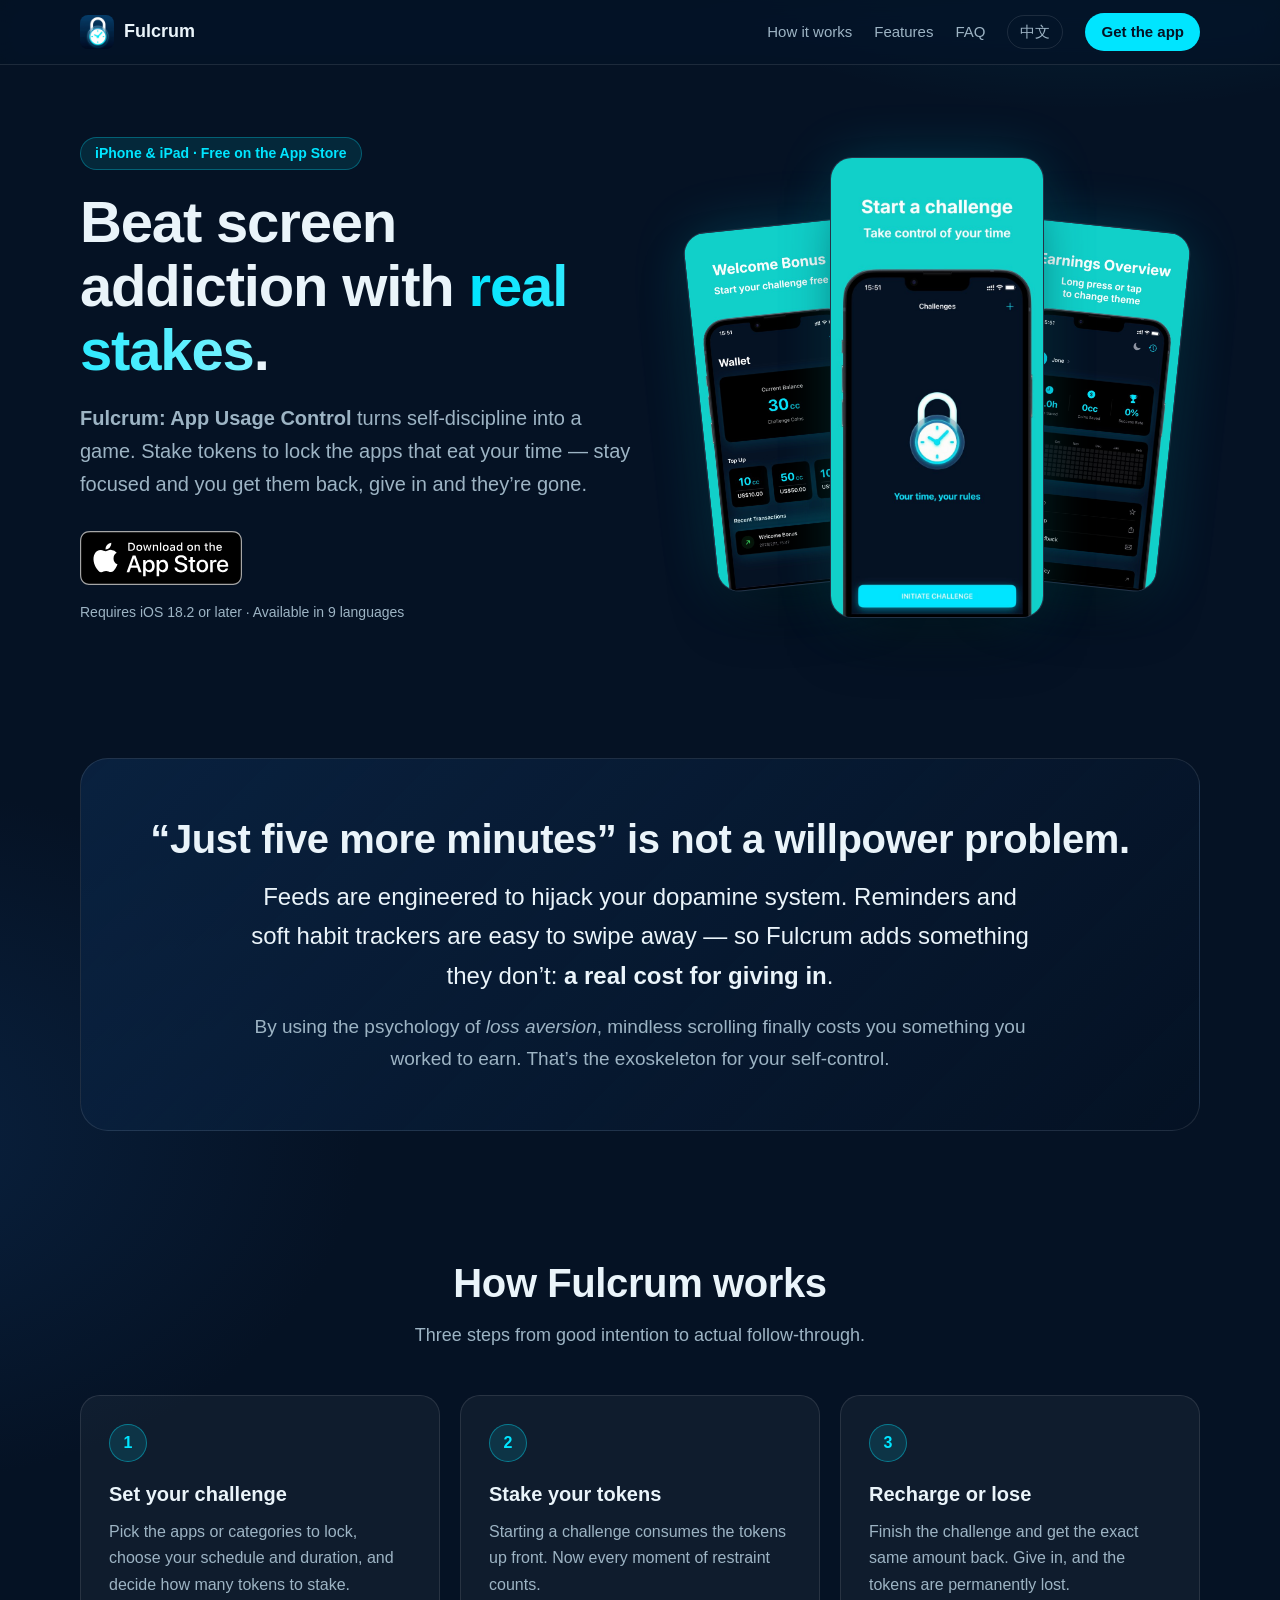
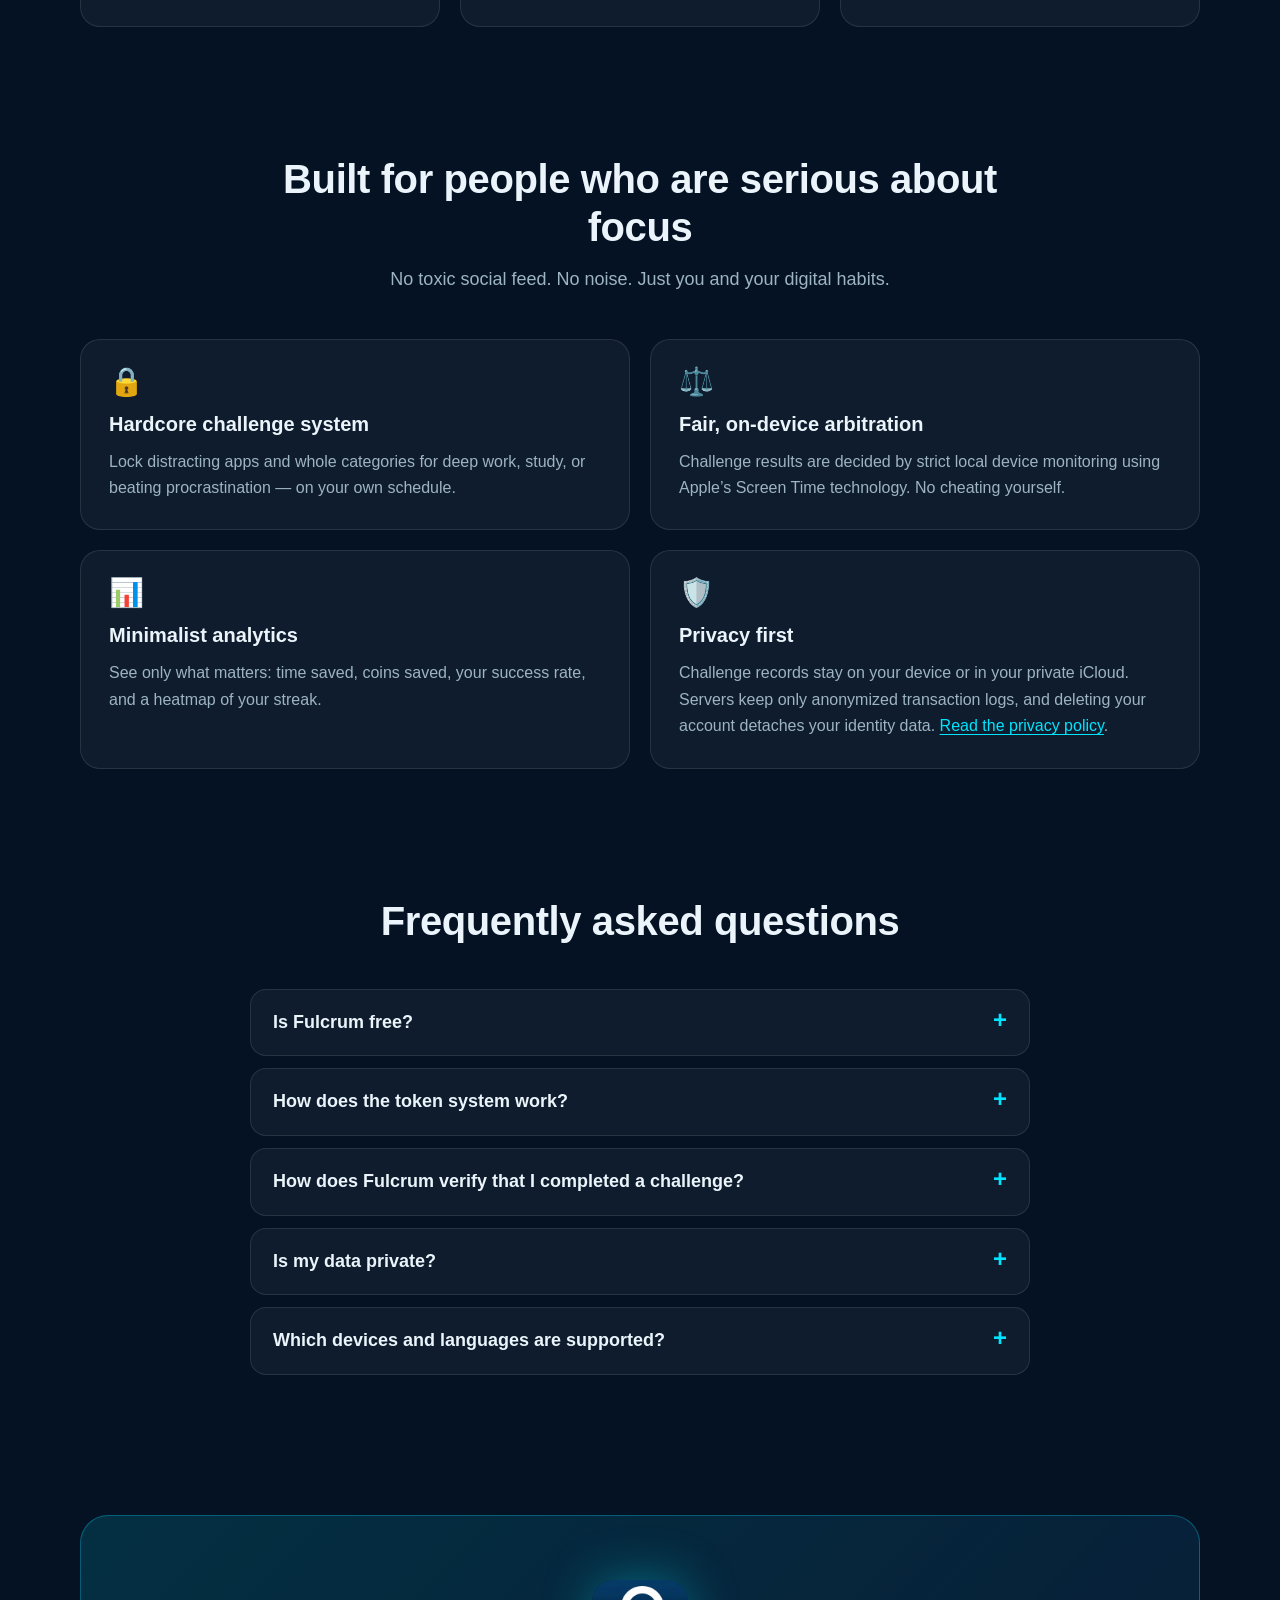
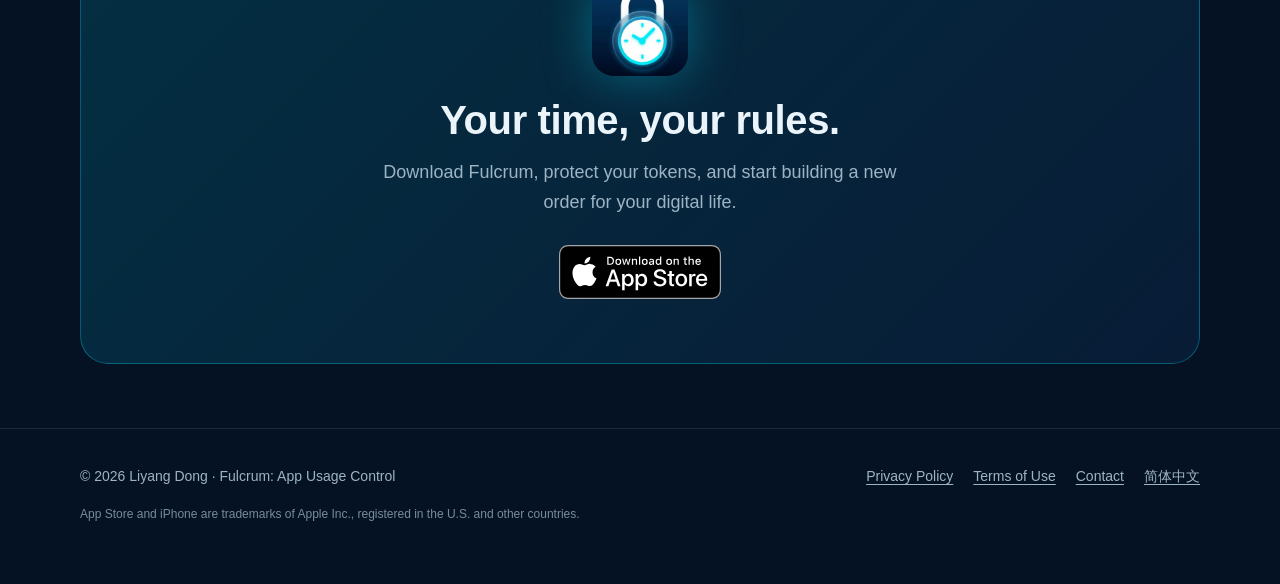
==== index.html @ 0c9c8275 "Update from https://github.com/HanYu-O/AppLimit/commit/65a8d8a22ba18b634d872456c0f479a492f5ca6c" ====
<!DOCTYPE html>
<html lang="en">

<head>
    <meta charset="UTF-8">
    <meta name="viewport" content="width=device-width, initial-scale=1">
    <title>Fulcrum: App Usage Control – Screen Time Challenge App for iPhone</title>
    <meta name="description" content="Fulcrum is a gamified anti-addiction app for iPhone. Stake tokens to lock distracting apps, win them back when you stay focused. Free on the App Store.">
    <meta name="keywords" content="app usage control, screen time, app blocker, digital addiction, focus app, phone addiction, loss aversion, iPhone, Fulcrum">
    <meta name="author" content="Liyang Dong">
    <meta name="robots" content="index, follow, max-image-preview:large">
    <meta name="theme-color" content="#051224">
    <meta name="apple-itunes-app" content="app-id=6755647660">

    <link rel="canonical" href="https://fulcrum.hanyu.technology/">
    <link rel="alternate" hreflang="en" href="https://fulcrum.hanyu.technology/">
    <link rel="alternate" hreflang="zh-Hans" href="https://fulcrum.hanyu.technology/zh/">
    <link rel="alternate" hreflang="x-default" href="https://fulcrum.hanyu.technology/">

    <link rel="icon" type="image/png" sizes="32x32" href="assets/favicon-32.png">
    <link rel="apple-touch-icon" href="assets/apple-touch-icon.png">

    <meta property="og:type" content="website">
    <meta property="og:site_name" content="Fulcrum">
    <meta property="og:title" content="Fulcrum: App Usage Control – Your time, your rules">
    <meta property="og:description" content="Stake tokens, lock distracting apps, and win them back by staying focused. A gamified screen-time challenge app for iPhone.">
    <meta property="og:url" content="https://fulcrum.hanyu.technology/">
    <meta property="og:image" content="https://fulcrum.hanyu.technology/assets/og-image.png">
    <meta property="og:image:width" content="1200">
    <meta property="og:image:height" content="630">
    <meta property="og:image:alt" content="Fulcrum: App Usage Control app icon and screenshots">
    <meta property="og:locale" content="en_US">
    <meta property="og:locale:alternate" content="zh_CN">
    <meta name="twitter:card" content="summary_large_image">
    <meta name="twitter:title" content="Fulcrum: App Usage Control – Your time, your rules">
    <meta name="twitter:description" content="Stake tokens, lock distracting apps, and win them back by staying focused.">
    <meta name="twitter:image" content="https://fulcrum.hanyu.technology/assets/og-image.png">

    <link rel="preload" as="image" href="assets/screenshot-1.jpg">
    <link rel="stylesheet" href="assets/style.css">

    <script type="application/ld+json">
    {
      "@context": "https://schema.org",
      "@graph": [
        {
          "@type": "SoftwareApplication",
          "@id": "https://fulcrum.hanyu.technology/#app",
          "name": "Fulcrum: App Usage Control",
          "alternateName": "Fulcrum",
          "description": "A gamified anti-addiction app for iPhone and iPad. Stake tokens to start a focus challenge and lock distracting apps; succeed and the tokens are returned, fail and they are lost.",
          "applicationCategory": "UtilitiesApplication",
          "operatingSystem": "iOS 18.2 or later",
          "inLanguage": ["en", "zh-Hans", "zh-Hant", "ja", "fr", "es", "de", "pt-BR", "ar"],
          "url": "https://fulcrum.hanyu.technology/",
          "downloadUrl": "https://apps.apple.com/app/id6755647660",
          "installUrl": "https://apps.apple.com/app/id6755647660",
          "image": "https://fulcrum.hanyu.technology/assets/icon-512.png",
          "screenshot": [
            "https://fulcrum.hanyu.technology/assets/screenshot-1.jpg",
            "https://fulcrum.hanyu.technology/assets/screenshot-2.jpg",
            "https://fulcrum.hanyu.technology/assets/screenshot-3.jpg"
          ],
          "offers": { "@type": "Offer", "price": "0", "priceCurrency": "USD" },
          "author": { "@type": "Person", "name": "Liyang Dong" }
        },
        {
          "@type": "WebSite",
          "@id": "https://fulcrum.hanyu.technology/#website",
          "name": "Fulcrum: App Usage Control",
          "url": "https://fulcrum.hanyu.technology/",
          "inLanguage": "en"
        },
        {
          "@type": "FAQPage",
          "mainEntity": [
            {
              "@type": "Question",
              "name": "Is Fulcrum free?",
              "acceptedAnswer": { "@type": "Answer", "text": "Fulcrum is free to download and new users receive a welcome bonus of Challenge Coins to start their first challenge. Additional Challenge Coins are available as optional in-app purchases." }
            },
            {
              "@type": "Question",
              "name": "How does the token system work?",
              "acceptedAnswer": { "@type": "Answer", "text": "To start a challenge you pre-consume a number of tokens (Challenge Coins). If you stay within your rules until the challenge ends, you receive exactly the same amount back. If you give in and open the locked apps, the consumed tokens are permanently lost." }
            },
            {
              "@type": "Question",
              "name": "How does Fulcrum verify that I completed a challenge?",
              "acceptedAnswer": { "@type": "Answer", "text": "Fulcrum monitors the apps and categories you selected locally on your device using Apple's Screen Time technology, so the result of every challenge is determined on-device." }
            },
            {
              "@type": "Question",
              "name": "Is my data private?",
              "acceptedAnswer": { "@type": "Answer", "text": "Yes. Challenge records are stored on your device or in your private iCloud. Cloud servers only keep anonymized transaction logs for accounting, and if you delete your account your identity data is permanently detached." }
            },
            {
              "@type": "Question",
              "name": "Which devices and languages are supported?",
              "acceptedAnswer": { "@type": "Answer", "text": "Fulcrum requires iOS 18.2 or later and runs on iPhone and iPad. It is available in English, Simplified Chinese, Traditional Chinese, Japanese, French, Spanish, German, Brazilian Portuguese and Arabic." }
            }
          ]
        }
      ]
    }
    </script>
</head>

<body>
    <a class="skip-link" href="#main">Skip to content</a>

    <header class="site-header">
        <div class="container nav">
            <a class="brand" href="./" aria-label="Fulcrum home">
                <img src="assets/apple-touch-icon.png" alt="" width="34" height="34">
                Fulcrum
            </a>
            <nav class="nav-links" aria-label="Main">
                <a class="hide-sm" href="#how-it-works">How it works</a>
                <a class="hide-sm" href="#features">Features</a>
                <a class="hide-sm" href="#faq">FAQ</a>
                <a class="lang-switch" href="zh/" hreflang="zh-Hans" lang="zh-Hans">中文</a>
                <a class="btn-small" href="https://apps.apple.com/app/id6755647660">Get the app</a>
            </nav>
        </div>
    </header>

    <main id="main">
        <!-- Hero -->
        <div class="hero">
            <div class="container hero-grid">
                <div>
                    <p class="eyebrow">iPhone &amp; iPad · Free on the App Store</p>
                    <h1>Beat screen addiction with <span class="accent">real stakes</span>.</h1>
                    <p class="lead">
                        <strong>Fulcrum: App Usage Control</strong> turns self-discipline into a game. Stake tokens to lock
                        the apps that eat your time &mdash; stay focused and you get them back, give in and they&rsquo;re gone.
                    </p>
                    <div class="cta-row">
                        <a class="badge-link" href="https://apps.apple.com/app/id6755647660">
                            <img src="assets/appstore-badge-en.svg" alt="Download on the App Store" width="162" height="54">
                        </a>
                    </div>
                    <p class="meta-line">Requires iOS 18.2 or later · Available in 9 languages</p>
                </div>

                <div class="phones" aria-label="Fulcrum app screenshots">
                    <img class="phone left" src="assets/screenshot-2.jpg" alt="Fulcrum wallet screen showing Challenge Coins balance and welcome bonus" width="600" height="1298">
                    <img class="phone center" src="assets/screenshot-1.jpg" alt="Fulcrum challenge screen with the Initiate Challenge button" width="600" height="1298">
                    <img class="phone right" src="assets/screenshot-3.jpg" alt="Fulcrum earnings overview with time saved, coins saved and success rate" width="600" height="1298">
                </div>
            </div>
        </div>

        <!-- Problem statement -->
        <section aria-labelledby="why">
            <div class="container">
                <div class="statement">
                    <h2 id="why">&ldquo;Just five more minutes&rdquo; is not a willpower problem.</h2>
                    <p>
                        Feeds are engineered to hijack your dopamine system. Reminders and soft habit trackers are easy to
                        swipe away &mdash; so Fulcrum adds something they don&rsquo;t: <strong>a real cost for giving in</strong>.
                    </p>
                    <p>
                        By using the psychology of <em>loss aversion</em>, mindless scrolling finally costs you something
                        you worked to earn. That&rsquo;s the exoskeleton for your self-control.
                    </p>
                </div>
            </div>
        </section>

        <!-- How it works -->
        <section id="how-it-works" aria-labelledby="how-title">
            <div class="container">
                <div class="section-head">
                    <h2 id="how-title">How Fulcrum works</h2>
                    <p>Three steps from good intention to actual follow-through.</p>
                </div>
                <div class="grid grid-3">
                    <article class="card">
                        <div class="step-num" aria-hidden="true">1</div>
                        <h3>Set your challenge</h3>
                        <p>Pick the apps or categories to lock, choose your schedule and duration, and decide how many tokens to stake.</p>
                    </article>
                    <article class="card">
                        <div class="step-num" aria-hidden="true">2</div>
                        <h3>Stake your tokens</h3>
                        <p>Starting a challenge consumes the tokens up front. Now every moment of restraint counts.</p>
                    </article>
                    <article class="card">
                        <div class="step-num" aria-hidden="true">3</div>
                        <h3>Recharge or lose</h3>
                        <p>Finish the challenge and get the exact same amount back. Give in, and the tokens are permanently lost.</p>
                    </article>
                </div>
            </div>
        </section>

        <!-- Features -->
        <section id="features" aria-labelledby="features-title">
            <div class="container">
                <div class="section-head">
                    <h2 id="features-title">Built for people who are serious about focus</h2>
                    <p>No toxic social feed. No noise. Just you and your digital habits.</p>
                </div>
                <div class="grid grid-2">
                    <article class="card">
                        <div class="feature-icon" aria-hidden="true">🔒</div>
                        <h3>Hardcore challenge system</h3>
                        <p>Lock distracting apps and whole categories for deep work, study, or beating procrastination &mdash; on your own schedule.</p>
                    </article>
                    <article class="card">
                        <div class="feature-icon" aria-hidden="true">⚖️</div>
                        <h3>Fair, on-device arbitration</h3>
                        <p>Challenge results are decided by strict local device monitoring using Apple&rsquo;s Screen Time technology. No cheating yourself.</p>
                    </article>
                    <article class="card">
                        <div class="feature-icon" aria-hidden="true">📊</div>
                        <h3>Minimalist analytics</h3>
                        <p>See only what matters: time saved, coins saved, your success rate, and a heatmap of your streak.</p>
                    </article>
                    <article class="card">
                        <div class="feature-icon" aria-hidden="true">🛡️</div>
                        <h3>Privacy first</h3>
                        <p>Challenge records stay on your device or in your private iCloud. Servers keep only anonymized transaction logs, and deleting your account detaches your identity data. <a href="Privacy%20Policy.html">Read the privacy policy</a>.</p>
                    </article>
                </div>
            </div>
        </section>

        <!-- FAQ -->
        <section id="faq" aria-labelledby="faq-title">
            <div class="container">
                <div class="section-head">
                    <h2 id="faq-title">Frequently asked questions</h2>
                </div>
                <div class="faq">
                    <details>
                        <summary>Is Fulcrum free?</summary>
                        <p>Fulcrum is free to download, and new users receive a welcome bonus of Challenge Coins to start their first challenge. Additional Challenge Coins are available as optional in-app purchases.</p>
                    </details>
                    <details>
                        <summary>How does the token system work?</summary>
                        <p>To start a challenge you pre-consume a number of tokens (Challenge Coins). If you stay within your rules until the challenge ends, you receive exactly the same amount back. If you give in and open the locked apps, the consumed tokens are permanently lost.</p>
                    </details>
                    <details>
                        <summary>How does Fulcrum verify that I completed a challenge?</summary>
                        <p>Fulcrum monitors the apps and categories you selected locally on your device using Apple&rsquo;s Screen Time technology, so the result of every challenge is determined on-device.</p>
                    </details>
                    <details>
                        <summary>Is my data private?</summary>
                        <p>Yes. Challenge records are stored on your device or in your private iCloud. Cloud servers only keep anonymized transaction logs for accounting, and if you delete your account your identity data is permanently detached.</p>
                    </details>
                    <details>
                        <summary>Which devices and languages are supported?</summary>
                        <p>Fulcrum requires iOS 18.2 or later and runs on iPhone and iPad. It&rsquo;s available in English, Simplified Chinese, Traditional Chinese, Japanese, French, Spanish, German, Brazilian Portuguese and Arabic.</p>
                    </details>
                </div>
            </div>
        </section>

        <!-- Final CTA -->
        <section class="final-cta" aria-labelledby="cta-title">
            <div class="container">
                <div class="box">
                    <img class="app-icon" src="assets/icon-512.png" alt="Fulcrum app icon" width="96" height="96" loading="lazy">
                    <h2 id="cta-title">Your time, your rules.</h2>
                    <p>Download Fulcrum, protect your tokens, and start building a new order for your digital life.</p>
                    <div class="cta-row">
                        <a class="badge-link" href="https://apps.apple.com/app/id6755647660">
                            <img src="assets/appstore-badge-en.svg" alt="Download on the App Store" width="162" height="54" loading="lazy">
                        </a>
                    </div>
                </div>
            </div>
        </section>
    </main>

    <footer class="site-footer">
        <div class="container">
            <div class="footer-inner">
                <div>&copy; 2026 Liyang Dong · Fulcrum: App Usage Control</div>
                <nav class="footer-links" aria-label="Footer">
                    <a href="Privacy%20Policy.html">Privacy Policy</a>
                    <a href="Terms%20%26%20Conditions.html">Terms of Use</a>
                    <a href="mailto:hanyu0929@gmail.com">Contact</a>
                    <a href="zh/" hreflang="zh-Hans" lang="zh-Hans">简体中文</a>
                </nav>
            </div>
            <p class="disclaimer">App Store and iPhone are trademarks of Apple Inc., registered in the U.S. and other countries.</p>
        </div>
    </footer>
</body>

</html>
---- assets/style.css ----
/* Fulcrum 宣传页样式 — 主题色取自 App 内 AppTheme (#00E5FF / #051224 / #0A2342) */
:root {
    --cyan: #00e5ff;
    --cyan-soft: #5fb8c9;
    --navy: #051224;
    --deep: #0a2342;
    --card: rgba(255, 255, 255, 0.045);
    --card-border: rgba(255, 255, 255, 0.1);
    --text: #eaf4fa;
    --muted: #9db4c4;
    --radius: 20px;
    --max: 1120px;
}

*,
*::before,
*::after {
    box-sizing: border-box;
}

html {
    scroll-behavior: smooth;
    -webkit-text-size-adjust: 100%;
}

body {
    margin: 0;
    font-family: -apple-system, BlinkMacSystemFont, "SF Pro Text", "Segoe UI", "PingFang SC", "Hiragino Sans GB",
        "Microsoft YaHei", Roboto, Helvetica, Arial, sans-serif;
    line-height: 1.65;
    color: var(--text);
    background: var(--navy);
    background-image:
        radial-gradient(900px 500px at 85% -5%, rgba(0, 229, 255, 0.16), transparent 60%),
        radial-gradient(700px 500px at -10% 30%, rgba(10, 35, 66, 0.9), transparent 70%);
    background-repeat: no-repeat;
}

img {
    max-width: 100%;
    height: auto;
    display: block;
}

a {
    color: var(--cyan);
    text-underline-offset: 3px;
}

a:focus-visible,
button:focus-visible {
    outline: 3px solid var(--cyan);
    outline-offset: 3px;
    border-radius: 8px;
}

.container {
    width: min(100% - 40px, var(--max));
    margin-inline: auto;
}

.skip-link {
    position: absolute;
    left: -999px;
    top: 8px;
    background: var(--cyan);
    color: var(--navy);
    padding: 8px 14px;
    border-radius: 8px;
    z-index: 100;
}

.skip-link:focus {
    left: 8px;
}

/* ---------- Header ---------- */
.site-header {
    position: sticky;
    top: 0;
    z-index: 50;
    background: rgba(5, 18, 36, 0.78);
    backdrop-filter: saturate(160%) blur(14px);
    -webkit-backdrop-filter: saturate(160%) blur(14px);
    border-bottom: 1px solid var(--card-border);
}

.nav {
    display: flex;
    align-items: center;
    justify-content: space-between;
    gap: 16px;
    min-height: 64px;
}

.brand {
    display: flex;
    align-items: center;
    gap: 10px;
    color: var(--text);
    font-weight: 700;
    font-size: 18px;
    text-decoration: none;
}

.brand img {
    width: 34px;
    height: 34px;
    border-radius: 8px;
}

.nav-links {
    display: flex;
    align-items: center;
    gap: 22px;
}

.nav-links a {
    color: var(--muted);
    text-decoration: none;
    font-size: 15px;
}

.nav-links a:hover {
    color: var(--text);
}

.lang-switch {
    border: 1px solid var(--card-border);
    border-radius: 999px;
    padding: 4px 12px;
}

.btn-small {
    background: var(--cyan);
    color: var(--navy) !important;
    font-weight: 700;
    padding: 7px 16px;
    border-radius: 999px;
}

@media (max-width: 760px) {
    .nav-links .hide-sm {
        display: none;
    }
}

/* ---------- Hero ---------- */
.hero {
    padding: 72px 0 56px;
}

.hero-grid {
    display: grid;
    grid-template-columns: 1.05fr 1fr;
    align-items: center;
    gap: 40px;
}

.eyebrow {
    display: inline-block;
    color: var(--cyan);
    background: rgba(0, 229, 255, 0.1);
    border: 1px solid rgba(0, 229, 255, 0.3);
    border-radius: 999px;
    padding: 4px 14px;
    font-size: 14px;
    font-weight: 600;
    margin: 0 0 20px;
}

h1 {
    font-size: clamp(34px, 5.2vw, 58px);
    line-height: 1.1;
    letter-spacing: -0.02em;
    margin: 0 0 20px;
}

h1 .accent {
    background: linear-gradient(90deg, var(--cyan), #7df3ff);
    -webkit-background-clip: text;
    background-clip: text;
    color: transparent;
}

.lead {
    font-size: clamp(17px, 2vw, 20px);
    color: var(--muted);
    margin: 0 0 30px;
    max-width: 34em;
}

.cta-row {
    display: flex;
    flex-wrap: wrap;
    align-items: center;
    gap: 18px;
}

.badge-link {
    display: inline-block;
    line-height: 0;
    transition: transform 0.2s ease;
}

.badge-link:hover {
    transform: translateY(-2px);
}

.badge-link img {
    height: 54px;
    width: auto;
}

.meta-line {
    color: var(--muted);
    font-size: 14px;
    margin-top: 16px;
}

/* 三张截图扇形排列 */
.phones {
    display: flex;
    justify-content: center;
    align-items: center;
    padding: 20px 0;
}

.hero-grid > * {
    min-width: 0;
}

.phone {
    border-radius: 22px;
    border: 1px solid var(--card-border);
    box-shadow: 0 30px 60px -20px rgba(0, 0, 0, 0.7), 0 0 60px -10px rgba(0, 229, 255, 0.25);
    width: min(26vw, 168px);
    background: #0b1c33;
}

.phone.center {
    width: min(34vw, 214px);
    z-index: 2;
}

.phone.left {
    transform: rotate(-6deg) translateY(18px);
    margin-right: -36px;
}

.phone.right {
    transform: rotate(6deg) translateY(18px);
    margin-left: -36px;
}

@media (max-width: 860px) {
    .hero {
        padding-top: 44px;
    }
    .hero-grid {
        grid-template-columns: 1fr;
    }
    .phones {
        order: 2;
    }
}

/* ---------- Sections ---------- */
section {
    padding: 64px 0;
}

.section-head {
    text-align: center;
    max-width: 720px;
    margin: 0 auto 44px;
}

h2 {
    font-size: clamp(28px, 3.8vw, 40px);
    line-height: 1.2;
    letter-spacing: -0.01em;
    margin: 0 0 14px;
}

.section-head p {
    color: var(--muted);
    font-size: 18px;
    margin: 0;
}

h3 {
    font-size: 20px;
    margin: 0 0 8px;
}

.grid {
    display: grid;
    gap: 20px;
}

.grid-3 {
    grid-template-columns: repeat(3, 1fr);
}

.grid-2 {
    grid-template-columns: repeat(2, 1fr);
}

@media (max-width: 860px) {
    .grid-3,
    .grid-2 {
        grid-template-columns: 1fr;
    }
}

.card {
    background: var(--card);
    border: 1px solid var(--card-border);
    border-radius: var(--radius);
    padding: 28px;
}

.card p {
    color: var(--muted);
    margin: 0;
}

.step-num {
    display: inline-grid;
    place-items: center;
    width: 38px;
    height: 38px;
    border-radius: 50%;
    background: rgba(0, 229, 255, 0.12);
    border: 1px solid rgba(0, 229, 255, 0.4);
    color: var(--cyan);
    font-weight: 800;
    margin-bottom: 16px;
}

.feature-icon {
    font-size: 28px;
    margin-bottom: 12px;
    line-height: 1;
}

.statement {
    background: linear-gradient(135deg, rgba(10, 35, 66, 0.9), rgba(5, 18, 36, 0.4));
    border: 1px solid var(--card-border);
    border-radius: 28px;
    padding: clamp(28px, 5vw, 56px);
    text-align: center;
}

.statement p {
    font-size: clamp(18px, 2.4vw, 24px);
    max-width: 780px;
    margin: 0 auto;
    color: var(--text);
}

.statement p + p {
    margin-top: 16px;
    color: var(--muted);
    font-size: clamp(16px, 2vw, 19px);
}

/* ---------- FAQ ---------- */
.faq {
    max-width: 780px;
    margin: 0 auto;
}

details {
    background: var(--card);
    border: 1px solid var(--card-border);
    border-radius: 16px;
    padding: 0 22px;
    margin-bottom: 12px;
}

summary {
    cursor: pointer;
    list-style: none;
    font-weight: 600;
    font-size: 18px;
    padding: 18px 0;
    display: flex;
    justify-content: space-between;
    gap: 16px;
}

summary::-webkit-details-marker {
    display: none;
}

summary::after {
    content: "+";
    color: var(--cyan);
    font-size: 24px;
    line-height: 1;
}

details[open] summary::after {
    content: "–";
}

details p {
    margin: 0 0 18px;
    color: var(--muted);
}

/* ---------- Final CTA ---------- */
.final-cta {
    text-align: center;
}

.final-cta .cta-row {
    justify-content: center;
}

.final-cta .box {
    background: linear-gradient(135deg, rgba(0, 229, 255, 0.14), rgba(10, 35, 66, 0.6));
    border: 1px solid rgba(0, 229, 255, 0.3);
    border-radius: 28px;
    padding: clamp(36px, 6vw, 64px) 24px;
}

.final-cta .app-icon {
    width: 96px;
    height: 96px;
    border-radius: 22px;
    margin: 0 auto 20px;
    box-shadow: 0 0 50px rgba(0, 229, 255, 0.35);
}

.final-cta p {
    color: var(--muted);
    font-size: 18px;
    margin: 0 auto 28px;
    max-width: 560px;
}

/* ---------- Footer ---------- */
.site-footer {
    border-top: 1px solid var(--card-border);
    padding: 36px 0 48px;
    color: var(--muted);
    font-size: 14px;
}

.footer-inner {
    display: flex;
    flex-wrap: wrap;
    justify-content: space-between;
    gap: 16px;
}

.footer-links {
    display: flex;
    flex-wrap: wrap;
    gap: 20px;
}

.footer-links a {
    color: var(--muted);
}

.footer-links a:hover {
    color: var(--text);
}

.disclaimer {
    margin-top: 16px;
    font-size: 12px;
    opacity: 0.75;
}

@media (prefers-reduced-motion: reduce) {
    html {
        scroll-behavior: auto;
    }
    .badge-link {
        transition: none;
    }
}
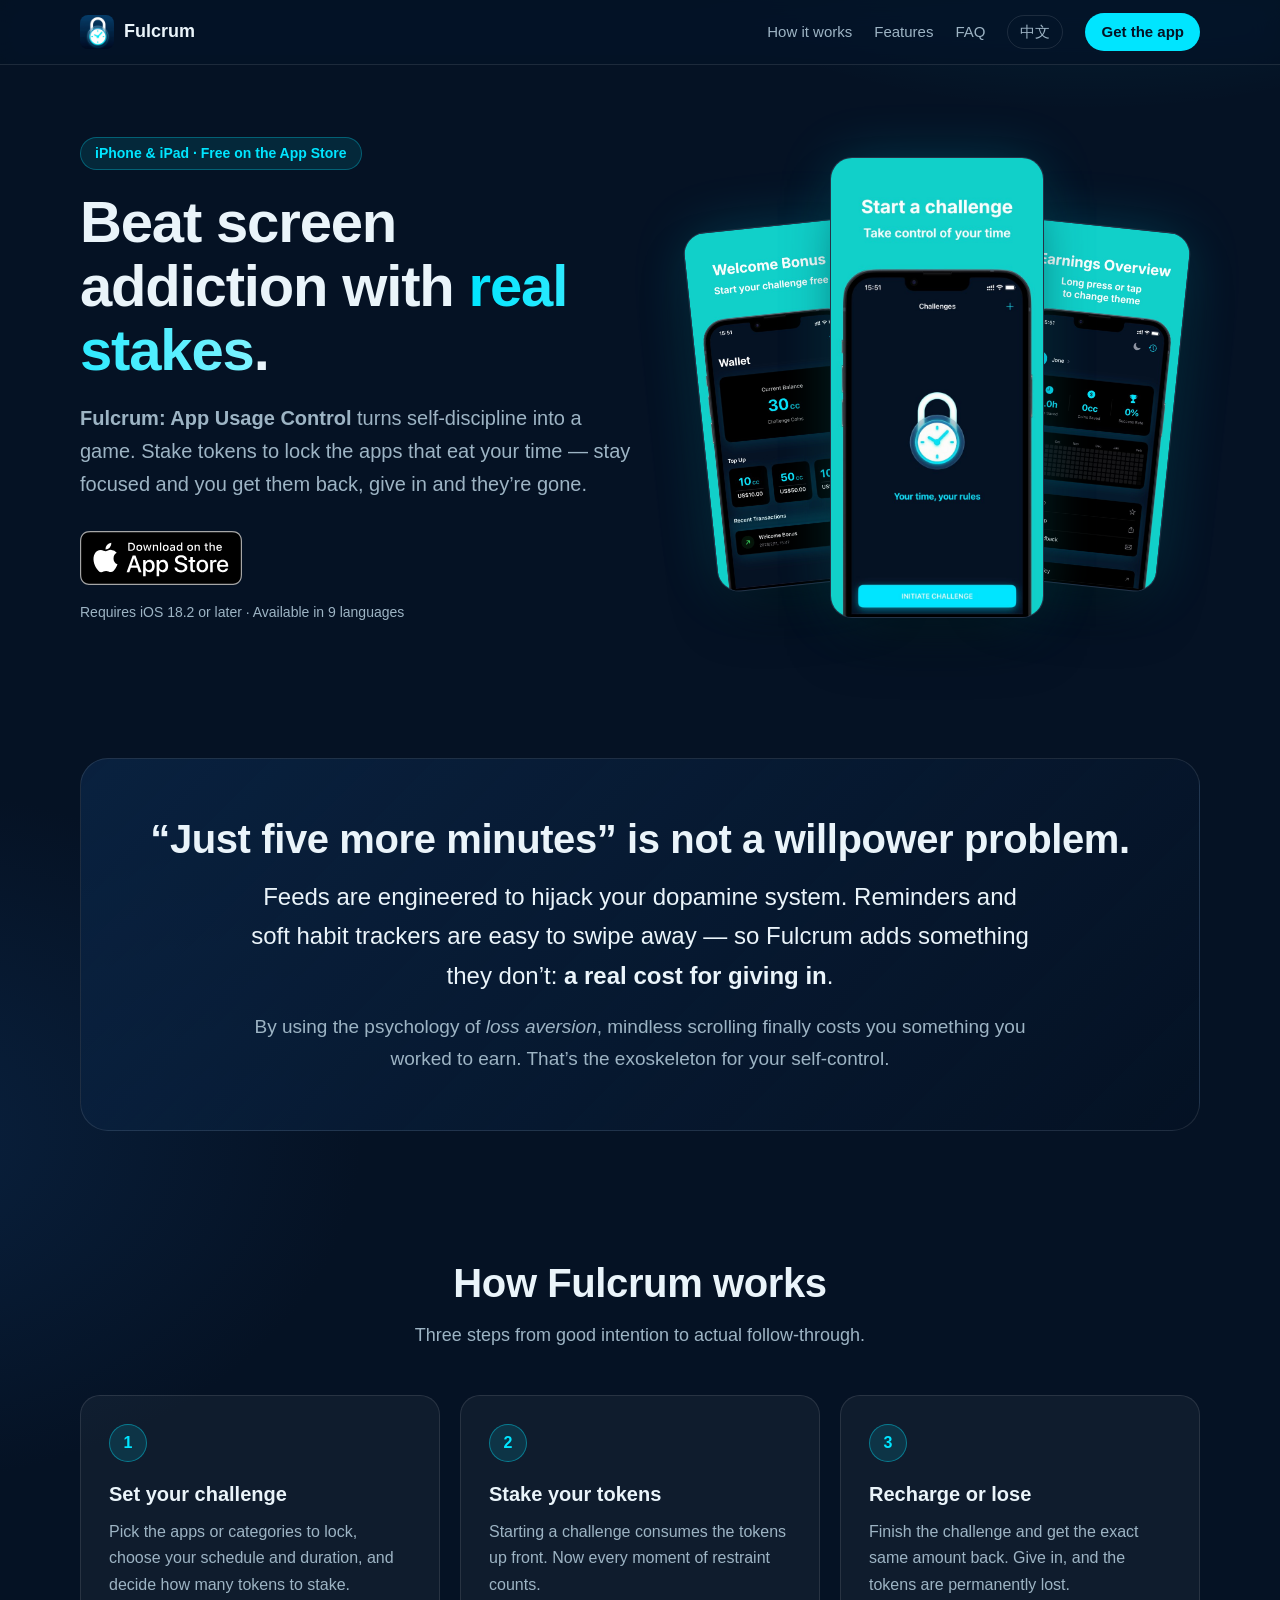
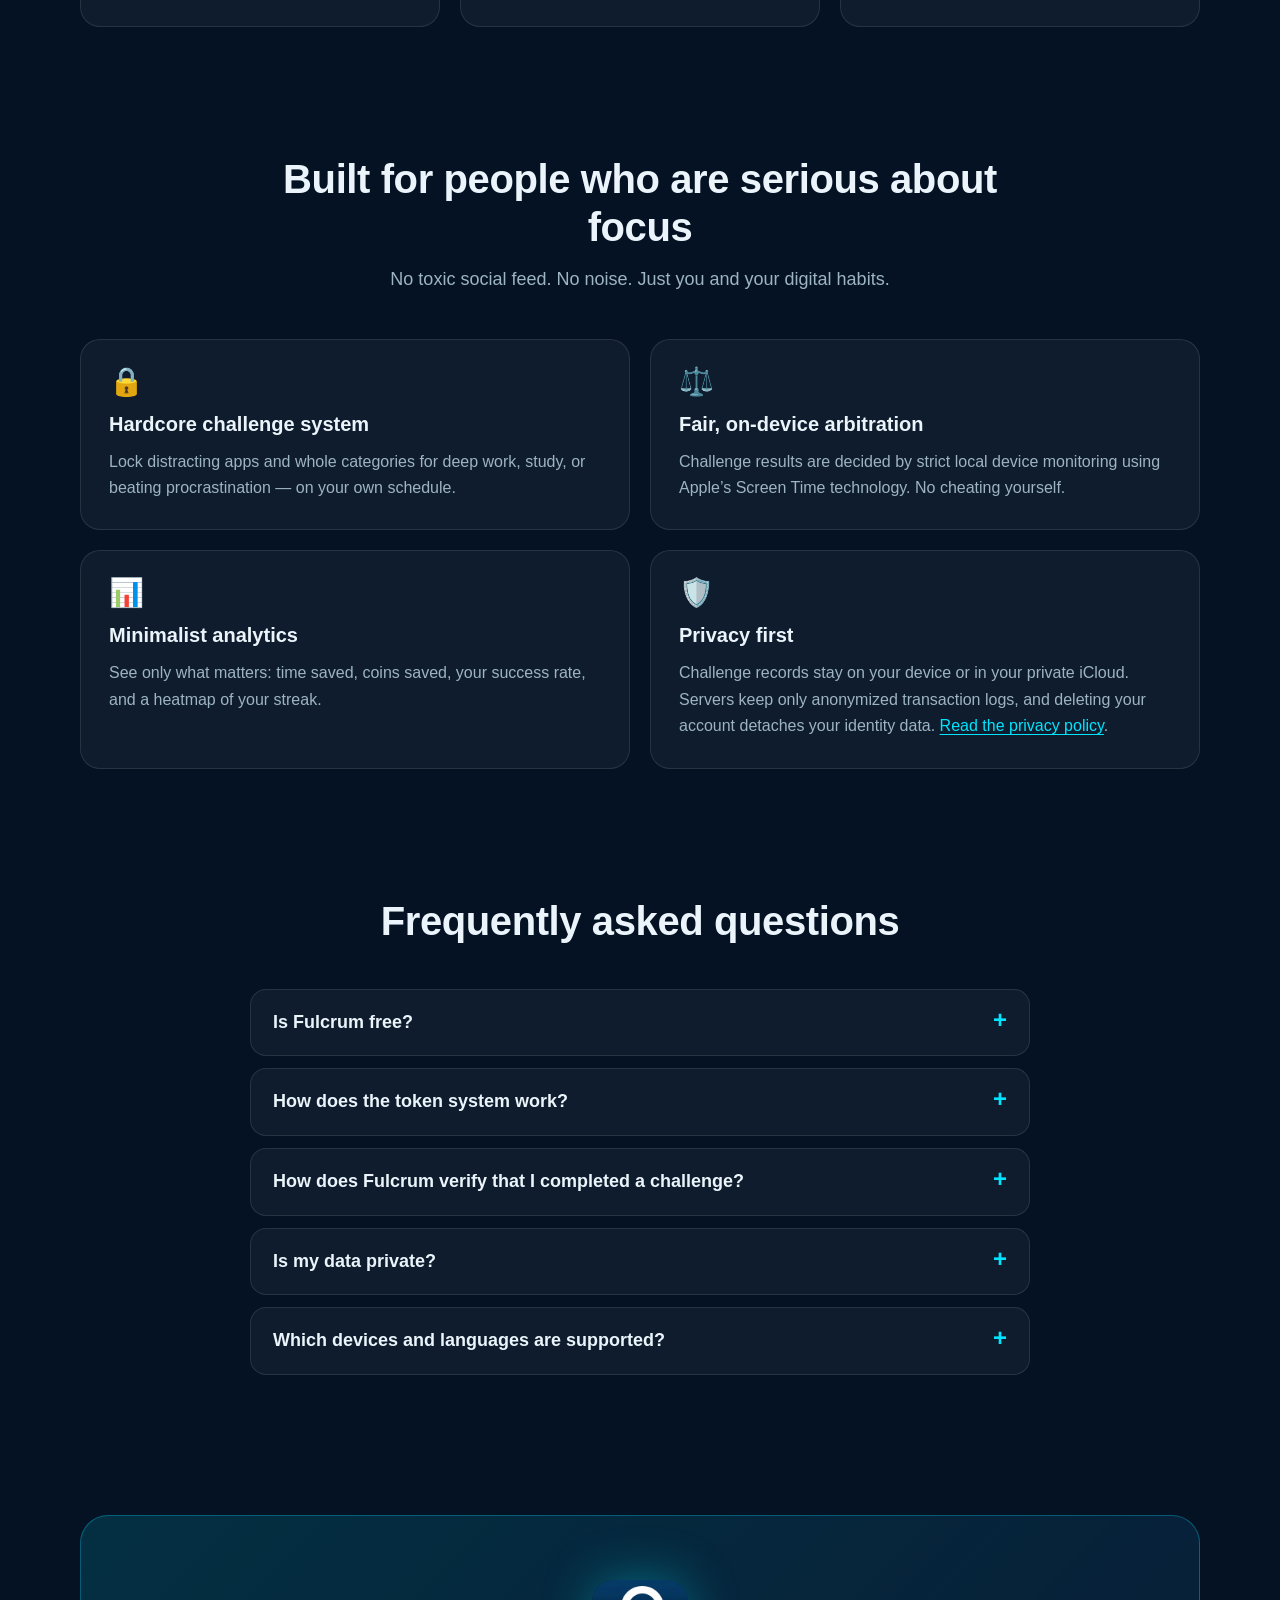
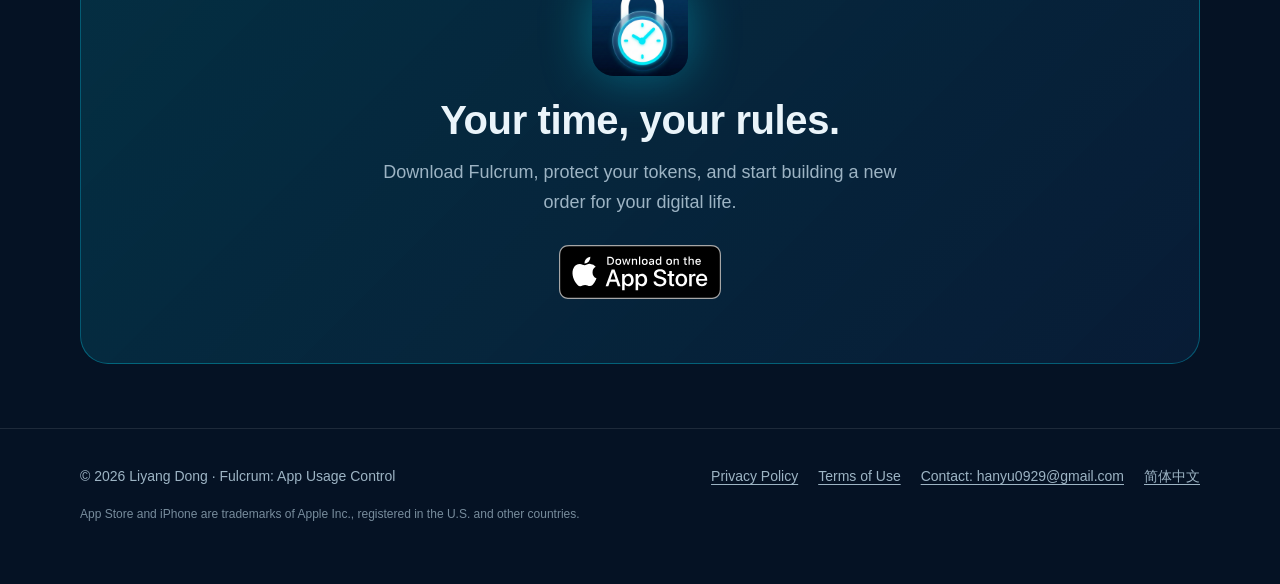
==== commit 27e6b650: "Update from https://github.com/HanYu-O/AppLimit/commit/8bd1254b26d2eacf4538bc85d9f42bc055a29f84" ====
--- a/index.html
+++ b/index.html
@@ -53,8 +53,8 @@
           "operatingSystem": "iOS 18.2 or later",
           "inLanguage": ["en", "zh-Hans", "zh-Hant", "ja", "fr", "es", "de", "pt-BR", "ar"],
           "url": "https://fulcrum.hanyu.technology/",
-          "downloadUrl": "https://apps.apple.com/app/id6755647660",
-          "installUrl": "https://apps.apple.com/app/id6755647660",
+          "downloadUrl": "https://apps.apple.com/us/app/fulcrum-app-usage-control/id6755647660",
+          "installUrl": "https://apps.apple.com/us/app/fulcrum-app-usage-control/id6755647660",
           "image": "https://fulcrum.hanyu.technology/assets/icon-512.png",
           "screenshot": [
             "https://fulcrum.hanyu.technology/assets/screenshot-1.jpg",
@@ -120,7 +120,7 @@
                 <a class="hide-sm" href="#features">Features</a>
                 <a class="hide-sm" href="#faq">FAQ</a>
                 <a class="lang-switch" href="zh/" hreflang="zh-Hans" lang="zh-Hans">中文</a>
-                <a class="btn-small" href="https://apps.apple.com/app/id6755647660">Get the app</a>
+                <a class="btn-small" href="https://apps.apple.com/us/app/fulcrum-app-usage-control/id6755647660">Get the app</a>
             </nav>
         </div>
     </header>
@@ -137,7 +137,7 @@
                         the apps that eat your time &mdash; stay focused and you get them back, give in and they&rsquo;re gone.
                     </p>
                     <div class="cta-row">
-                        <a class="badge-link" href="https://apps.apple.com/app/id6755647660">
+                        <a class="badge-link" href="https://apps.apple.com/us/app/fulcrum-app-usage-control/id6755647660">
                             <img src="assets/appstore-badge-en.svg" alt="Download on the App Store" width="162" height="54">
                         </a>
                     </div>
@@ -267,7 +267,7 @@
                     <h2 id="cta-title">Your time, your rules.</h2>
                     <p>Download Fulcrum, protect your tokens, and start building a new order for your digital life.</p>
                     <div class="cta-row">
-                        <a class="badge-link" href="https://apps.apple.com/app/id6755647660">
+                        <a class="badge-link" href="https://apps.apple.com/us/app/fulcrum-app-usage-control/id6755647660">
                             <img src="assets/appstore-badge-en.svg" alt="Download on the App Store" width="162" height="54" loading="lazy">
                         </a>
                     </div>
@@ -283,13 +283,24 @@
                 <nav class="footer-links" aria-label="Footer">
                     <a href="Privacy%20Policy.html">Privacy Policy</a>
                     <a href="Terms%20%26%20Conditions.html">Terms of Use</a>
-                    <a href="mailto:hanyu0929@gmail.com">Contact</a>
+                    <a href="mailto:hanyu0929@gmail.com" class="copy-email" data-email="hanyu0929@gmail.com" data-copied="Email copied">Contact: hanyu0929@gmail.com</a>
+                    <span class="copy-tip" role="status" aria-live="polite"></span>
                     <a href="zh/" hreflang="zh-Hans" lang="zh-Hans">简体中文</a>
                 </nav>
             </div>
             <p class="disclaimer">App Store and iPhone are trademarks of Apple Inc., registered in the U.S. and other countries.</p>
         </div>
     </footer>
+
+    <script src="assets/site.js" defer></script>
+    <script>
+        // 中文系统语言的访客(含大陆用户)使用 cn 区链接,否则苹果会把非本区链接重定向到 App Store 首页
+        if (/^zh/i.test(navigator.language || '')) {
+            document.querySelectorAll('a[href*="apps.apple.com/us/"]').forEach(function (a) {
+                a.href = a.href.replace('apps.apple.com/us/', 'apps.apple.com/cn/');
+            });
+        }
+    </script>
 </body>
 
 </html>
--- a/assets/style.css
+++ b/assets/style.css
@@ -477,6 +477,14 @@
     opacity: 0.75;
 }
 
+.copy-tip {
+    color: var(--cyan);
+}
+
+.copy-tip:empty {
+    display: none;
+}
+
 @media (prefers-reduced-motion: reduce) {
     html {
         scroll-behavior: auto;
